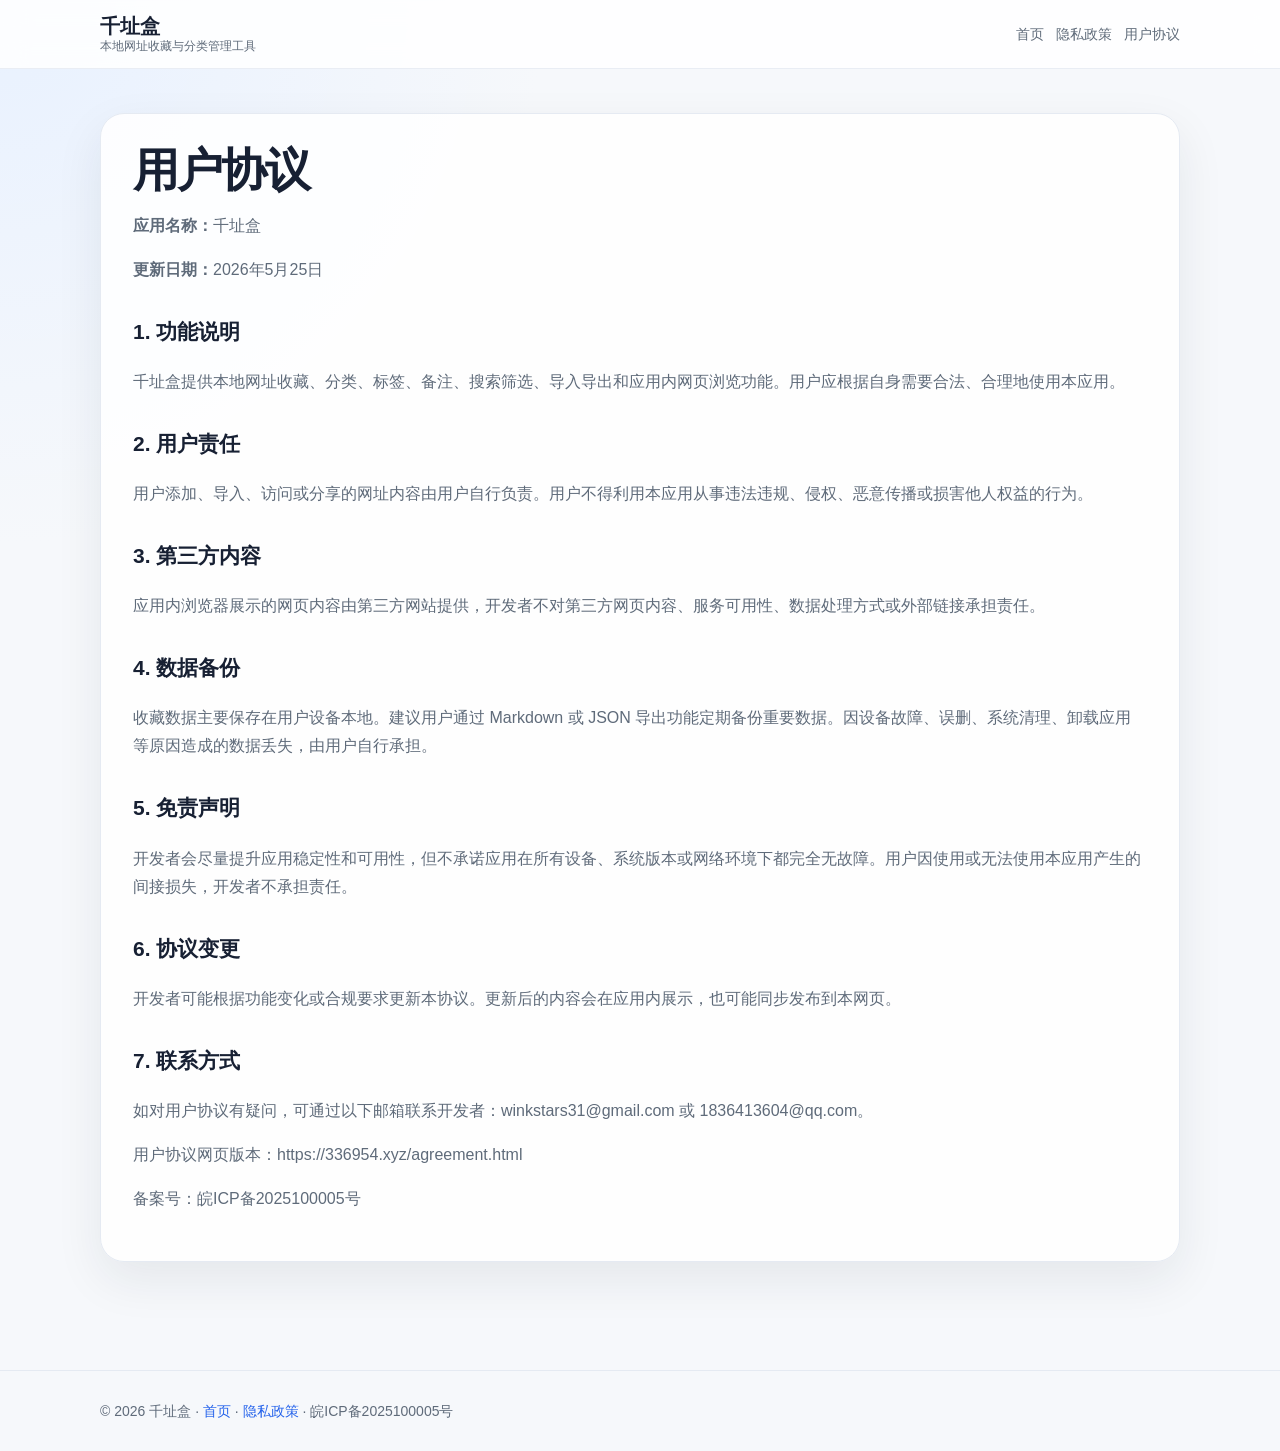
==== agreement.html @ 8fc1f72b "Initial qianzhihe static site" ====
<!doctype html>
<html lang="zh-CN">
<head>
  <meta charset="utf-8">
  <meta name="viewport" content="width=device-width, initial-scale=1">
  <title>用户协议 - 千址盒</title>
  <meta name="description" content="千址盒用户协议，说明应用功能、用户责任、第三方内容、数据备份、免责声明和联系方式。">
  <link rel="stylesheet" href="styles.css">
</head>
<body>
  <header class="nav">
    <div class="container nav-inner">
      <a class="brand" href="index.html">千址盒<span>本地网址收藏与分类管理工具</span></a>
      <nav class="nav-links" aria-label="主导航">
        <a href="index.html">首页</a>
        <a href="privacy.html">隐私政策</a>
        <a href="agreement.html">用户协议</a>
      </nav>
    </div>
  </header>

  <main class="legal-page">
    <div class="container">
      <article class="card legal-card">
        <h1>用户协议</h1>
        <p><strong>应用名称：</strong>千址盒</p>
        <p><strong>更新日期：</strong>2026年5月25日</p>

        <h2>1. 功能说明</h2>
        <p>千址盒提供本地网址收藏、分类、标签、备注、搜索筛选、导入导出和应用内网页浏览功能。用户应根据自身需要合法、合理地使用本应用。</p>

        <h2>2. 用户责任</h2>
        <p>用户添加、导入、访问或分享的网址内容由用户自行负责。用户不得利用本应用从事违法违规、侵权、恶意传播或损害他人权益的行为。</p>

        <h2>3. 第三方内容</h2>
        <p>应用内浏览器展示的网页内容由第三方网站提供，开发者不对第三方网页内容、服务可用性、数据处理方式或外部链接承担责任。</p>

        <h2>4. 数据备份</h2>
        <p>收藏数据主要保存在用户设备本地。建议用户通过 Markdown 或 JSON 导出功能定期备份重要数据。因设备故障、误删、系统清理、卸载应用等原因造成的数据丢失，由用户自行承担。</p>

        <h2>5. 免责声明</h2>
        <p>开发者会尽量提升应用稳定性和可用性，但不承诺应用在所有设备、系统版本或网络环境下都完全无故障。用户因使用或无法使用本应用产生的间接损失，开发者不承担责任。</p>

        <h2>6. 协议变更</h2>
        <p>开发者可能根据功能变化或合规要求更新本协议。更新后的内容会在应用内展示，也可能同步发布到本网页。</p>

        <h2>7. 联系方式</h2>
        <p>如对用户协议有疑问，可通过以下邮箱联系开发者：winkstars31@gmail.com 或 1836413604@qq.com。</p>
        <p>用户协议网页版本：https://336954.xyz/agreement.html</p>
        <p>备案号：皖ICP备2025100005号</p>
      </article>
    </div>
  </main>

  <footer class="footer">
    <div class="container">
      © 2026 千址盒 · <a href="index.html">首页</a> · <a href="privacy.html">隐私政策</a> · 皖ICP备2025100005号
    </div>
  </footer>
</body>
</html>
---- styles.css ----
* {
  box-sizing: border-box;
}

:root {
  color-scheme: light;
  --bg: #f6f8fb;
  --card: #ffffff;
  --text: #172033;
  --muted: #5f6b7a;
  --primary: #2563eb;
  --primary-dark: #1d4ed8;
  --border: #e5eaf2;
  --soft: #eef4ff;
}

body {
  margin: 0;
  font-family: -apple-system, BlinkMacSystemFont, "Segoe UI", "PingFang SC", "Microsoft YaHei", sans-serif;
  line-height: 1.75;
  color: var(--text);
  background: radial-gradient(circle at top left, #e8f1ff 0, transparent 34rem), var(--bg);
}

.container {
  width: min(1080px, calc(100% - 32px));
  margin: 0 auto;
}

.nav {
  position: sticky;
  top: 0;
  z-index: 10;
  border-bottom: 1px solid rgba(229, 234, 242, 0.85);
  background: rgba(255, 255, 255, 0.86);
  backdrop-filter: blur(12px);
}

.nav-inner {
  display: flex;
  align-items: center;
  justify-content: space-between;
  gap: 16px;
  min-height: 68px;
}

.brand {
  display: flex;
  flex-direction: column;
  line-height: 1.25;
  text-decoration: none;
  color: var(--text);
  font-weight: 800;
  font-size: 20px;
}

.brand span {
  color: var(--muted);
  font-weight: 500;
  font-size: 12px;
}

.nav-links {
  display: flex;
  flex-wrap: wrap;
  gap: 12px;
}

.nav-links a {
  color: var(--muted);
  text-decoration: none;
  font-size: 14px;
}

.nav-links a:hover {
  color: var(--primary);
}

.hero {
  padding: 72px 0 48px;
}

.hero-grid {
  display: grid;
  grid-template-columns: minmax(0, 1.2fr) minmax(280px, 0.8fr);
  gap: 28px;
  align-items: center;
}

.badge {
  display: inline-flex;
  align-items: center;
  border: 1px solid #cfe0ff;
  border-radius: 999px;
  padding: 4px 12px;
  color: var(--primary-dark);
  background: var(--soft);
  font-size: 13px;
  font-weight: 600;
}

h1 {
  margin: 18px 0 16px;
  font-size: clamp(36px, 7vw, 66px);
  line-height: 1.08;
  letter-spacing: -0.04em;
}

.lead {
  margin: 0;
  color: var(--muted);
  font-size: 18px;
}

.actions {
  display: flex;
  flex-wrap: wrap;
  gap: 12px;
  margin-top: 28px;
}

.button {
  display: inline-flex;
  align-items: center;
  justify-content: center;
  min-height: 44px;
  padding: 0 18px;
  border-radius: 12px;
  border: 1px solid var(--primary);
  color: #fff;
  background: var(--primary);
  text-decoration: none;
  font-weight: 700;
}

.button.secondary {
  color: var(--primary);
  background: #fff;
}

.preview-card,
.card {
  border: 1px solid var(--border);
  border-radius: 24px;
  background: rgba(255, 255, 255, 0.88);
  box-shadow: 0 18px 48px rgba(23, 32, 51, 0.08);
}

.preview-card {
  padding: 28px;
}

.app-icon {
  display: block;
  width: 86px;
  height: 86px;
  border-radius: 24px;
  background: #fff;
  box-shadow: inset 0 0 0 1px var(--border);
  object-fit: cover;
}

.preview-card h2 {
  margin: 18px 0 8px;
  font-size: 24px;
}

.meta-list {
  padding: 0;
  margin: 18px 0 0;
  list-style: none;
  color: var(--muted);
  font-size: 14px;
}

.meta-list li + li {
  margin-top: 8px;
}

.section {
  padding: 36px 0;
}

.section h2 {
  margin: 0 0 18px;
  font-size: 28px;
}

.grid {
  display: grid;
  grid-template-columns: repeat(3, minmax(0, 1fr));
  gap: 18px;
}

.card {
  padding: 22px;
}

.card h3 {
  margin: 0 0 8px;
  font-size: 18px;
}

.card p,
.card li {
  color: var(--muted);
}

.legal-page {
  padding: 44px 0 64px;
}

.legal-card {
  padding: 32px;
}

.legal-card h1 {
  margin-top: 0;
  font-size: clamp(30px, 5vw, 46px);
}

.legal-card h2 {
  margin-top: 30px;
  font-size: 21px;
}

.footer {
  margin-top: 44px;
  padding: 28px 0;
  border-top: 1px solid var(--border);
  color: var(--muted);
  font-size: 14px;
}

.footer a {
  color: var(--primary);
  text-decoration: none;
}

@media (max-width: 760px) {
  .nav-inner,
  .hero-grid {
    grid-template-columns: 1fr;
  }

  .nav-inner {
    align-items: flex-start;
    flex-direction: column;
    padding: 14px 0;
  }

  .hero {
    padding-top: 48px;
  }

  .grid {
    grid-template-columns: 1fr;
  }

  .legal-card {
    padding: 22px;
  }
}
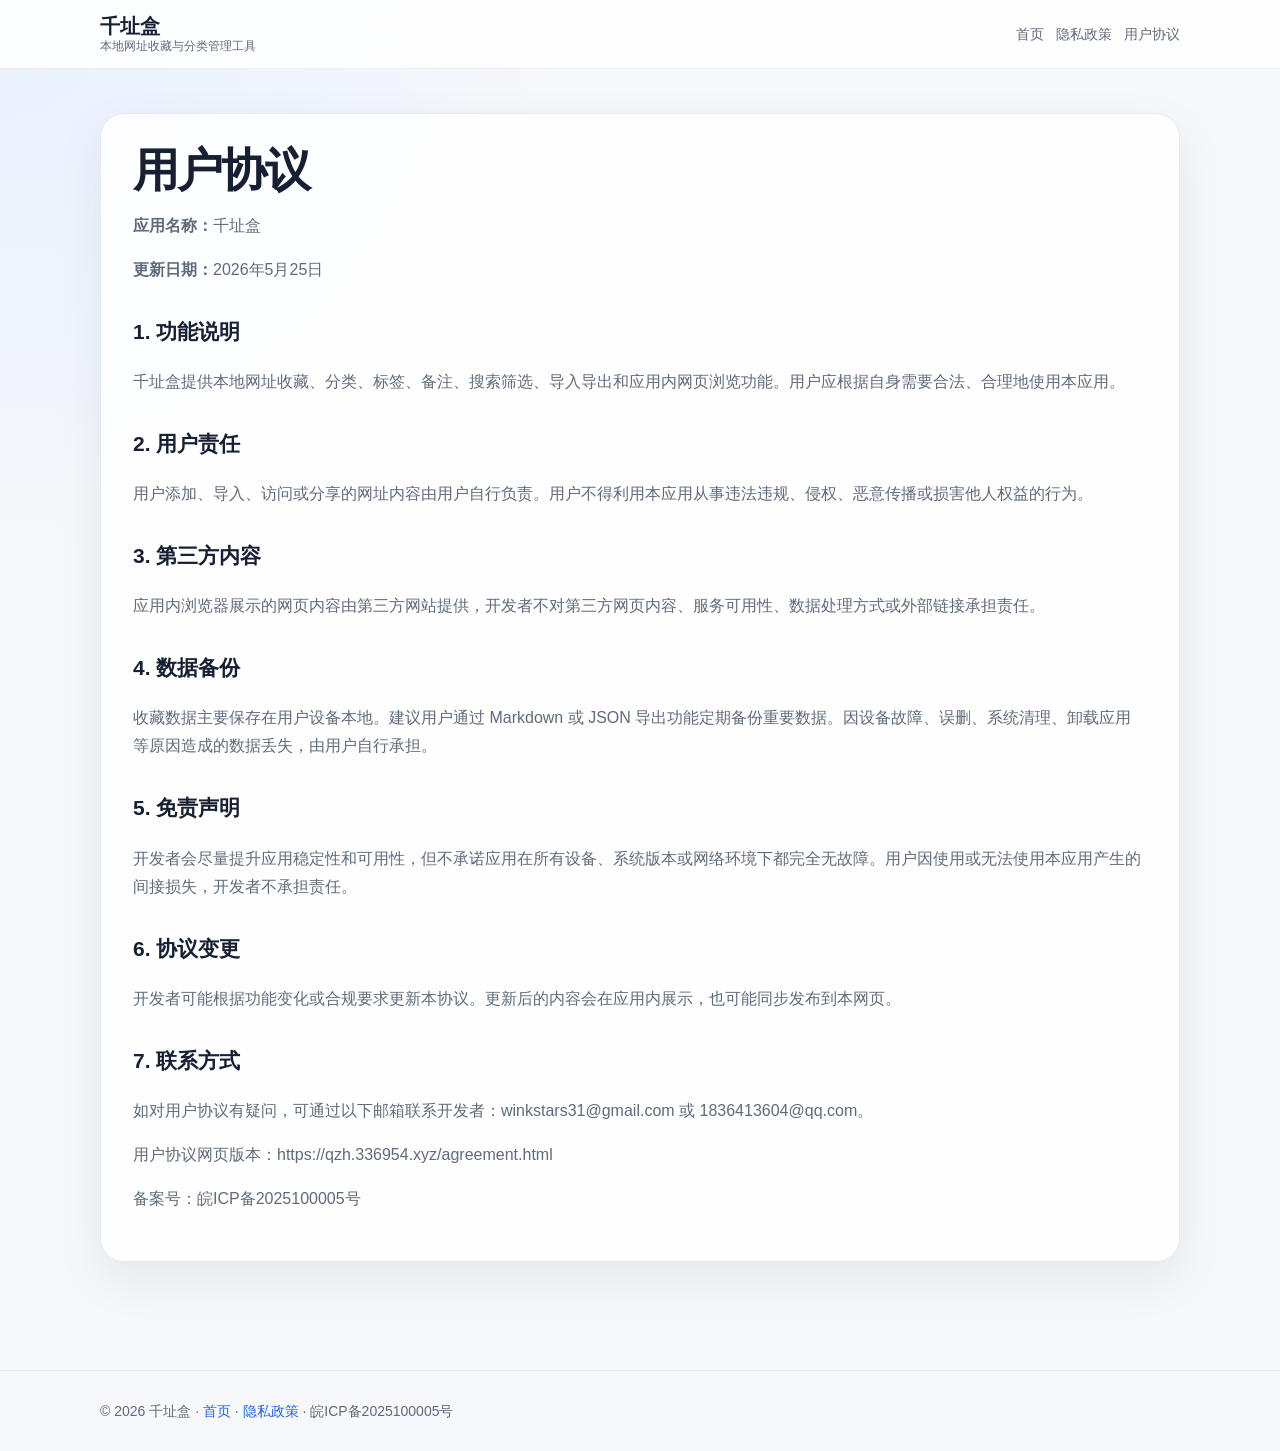
==== commit e0d371e2: "Publish Qianzhihe 6.6.7 update" ====
--- a/agreement.html
+++ b/agreement.html
@@ -46,7 +46,7 @@
 
         <h2>7. 联系方式</h2>
         <p>如对用户协议有疑问，可通过以下邮箱联系开发者：winkstars31@gmail.com 或 1836413604@qq.com。</p>
-        <p>用户协议网页版本：https://336954.xyz/agreement.html</p>
+        <p>用户协议网页版本：https://qzh.336954.xyz/agreement.html</p>
         <p>备案号：皖ICP备2025100005号</p>
       </article>
     </div>
